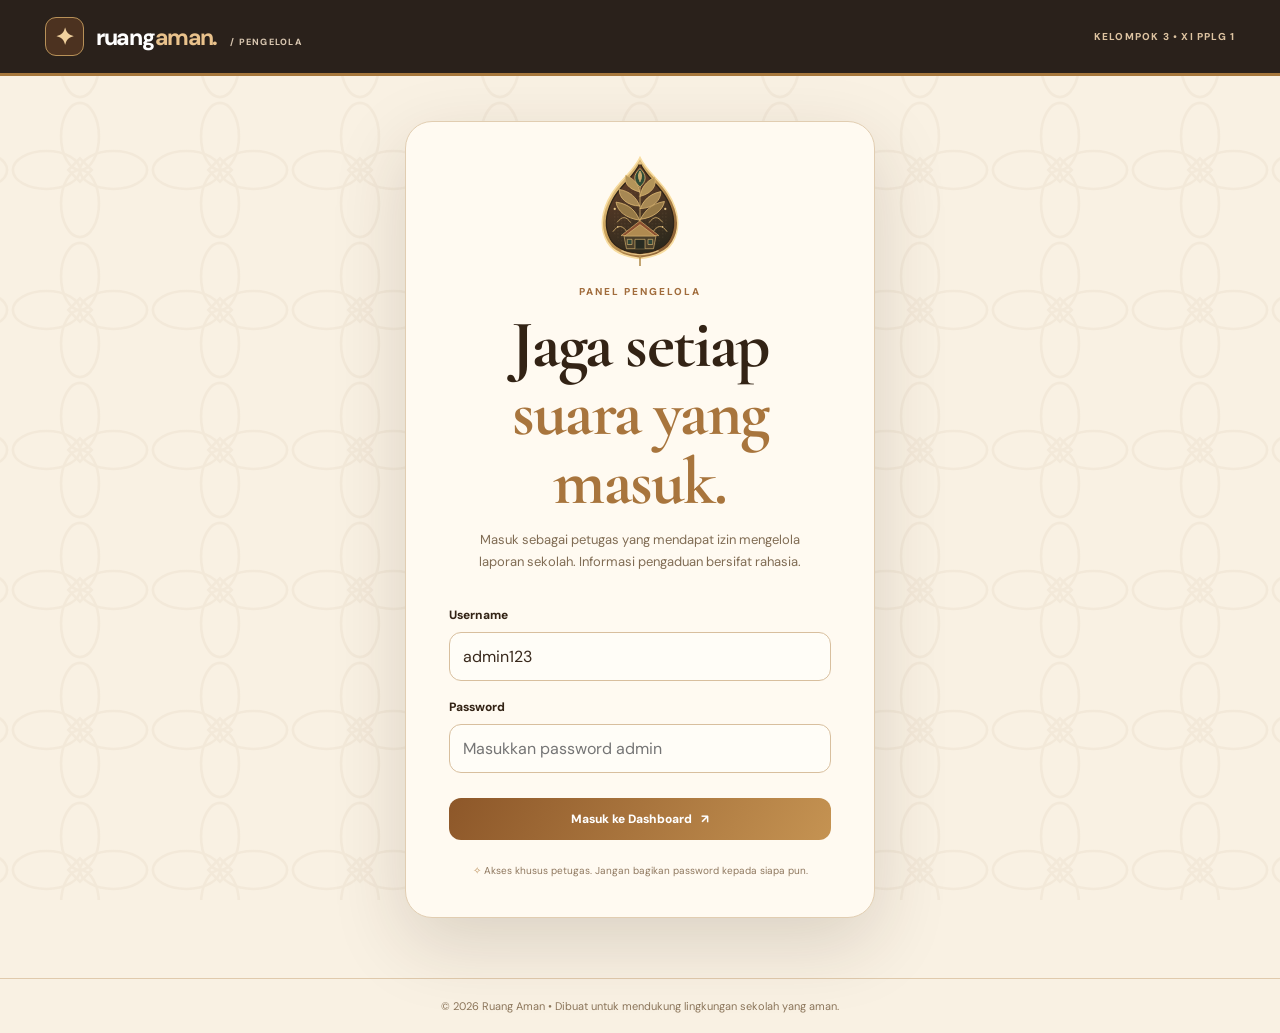
==== index.html @ 5524164d "Add files via upload" ====
<!doctype html>
<html lang="id"><head><meta charset="utf-8"/><meta name="viewport" content="width=device-width,initial-scale=1"/><meta name="theme-color" content="#281c14"/>
<title>Dashboard Pengelola — Ruang Aman</title><link rel="preconnect" href="https://fonts.googleapis.com"/><link rel="preconnect" href="https://fonts.gstatic.com" crossorigin/><link href="https://fonts.googleapis.com/css2?family=DM+Sans:wght@400;500;600;700;800&family=Cormorant+Garamond:wght@500;600;700&display=swap" rel="stylesheet"/><link rel="stylesheet" href="admin.css"/></head>
<body>
<header class="top"><a class="brand" href="index.html"><span class="emblem">✦</span><span>ruang<b>aman.</b> <small>/ PENGELOLA</small></span></a><div class="top-right"><span class="top-badge">KELOMPOK 3 • XI PPLG 1</span><button class="button ghost" id="logout" type="button" hidden>Keluar</button></div></header>
<main>
<section id="startup-panel" class="login-area"><div class="login-card startup-card"><div class="logo-crest"><img src="gunungan.svg" alt=""/></div><p>Memeriksa sesi pengelola...</p></div></section><section id="login-panel" class="login-area" hidden><div class="login-card"><div class="logo-crest"><img src="gunungan.svg" alt="Gunungan wayang"/></div><div class="eyebrow">PANEL PENGELOLA</div><h1>Jaga setiap<br/><em>suara yang masuk.</em></h1><p>Masuk sebagai petugas yang mendapat izin mengelola laporan sekolah. Informasi pengaduan bersifat rahasia.</p><form id="login-form"><label for="username">Username</label><input id="username" name="username" value="admin123" autocomplete="username" required/><label for="password">Password</label><input id="password" type="password" autocomplete="current-password" required placeholder="Masukkan password admin"/><button class="button primary" type="submit" id="login-btn">Masuk ke Dashboard <span aria-hidden="true">↗</span></button><p class="feedback" id="login-error" role="alert" hidden></p></form><small class="privacy"><span>✧</span> Akses khusus petugas. Jangan bagikan password kepada siapa pun.</small></div></section>
<section id="dashboard" class="dashboard" hidden>
<div class="page-hero"><div><span class="eyebrow">RUANG AMAN • SWARA KABECIKAN</span><h1>Dashboard <em>Laporan.</em></h1><p>Terima, tinjau, dan tindak lanjuti laporan secara bertanggung jawab.</p></div><img src="gunungan.svg" alt=""/></div>
<div class="stats" aria-label="Ringkasan status laporan"><article><small>JUMLAH DITEMUKAN</small><strong id="stat-total">0</strong><span>Data yang berhasil dimuat</span></article><article><small>DITERIMA</small><strong id="stat-new">0</strong><span>Menunggu peninjauan</span></article><article><small>DALAM PROSES</small><strong id="stat-review">0</strong><span>Ditinjau / ditindaklanjuti</span></article><article><small>SELESAI</small><strong id="stat-done">0</strong><span>Penanganan tercatat selesai</span></article></div>
<div class="work"><section class="report-list-panel"><div class="work-head"><div><span class="eyebrow">PENGADUAN MASUK</span><h2>Daftar Laporan</h2></div><button id="refresh" class="button outline" type="button">↻ Muat Ulang</button></div><div class="controls"><label class="visually-hidden" for="search">Cari ID, lokasi, atau jenis</label><input id="search" placeholder="Cari ID, jenis, atau lokasi..." type="search"/><label class="visually-hidden" for="filter">Filter status</label><select id="filter"><option value="">Semua status</option><option>Diterima</option><option>Ditinjau</option><option>Ditindaklanjuti</option><option>Selesai</option></select></div><p id="list-message" class="feedback" role="status"></p><div id="report-list" class="reports" aria-live="polite"></div></section>
<section id="detail" class="detail-panel"><div class="detail-empty"><span>✧</span><h2>Pilih laporan</h2><p>Klik salah satu laporan di sebelah kiri untuk melihat kronologi, status, dan tindakan.</p></div></section></div>
<p class="dashboard-foot">Data laporan bersifat pribadi. Hanya petugas resmi sekolah yang boleh mengakses. Jika ada keadaan mendesak, lakukan penanganan langsung di luar sistem ini.</p>
</section>
</main>
<dialog id="delete-dialog" class="delete-dialog" aria-labelledby="delete-title">
  <div class="delete-dialog-header"><span class="danger-dot" aria-hidden="true">!</span><div><span class="eyebrow">KONFIRMASI PENGHAPUSAN</span><h2 id="delete-title">Hapus laporan?</h2></div></div>
  <p>Ini akan <strong>menghapus permanen</strong> laporan <strong id="delete-id"></strong> beserta riwayat statusnya. Pelapor tidak dapat lagi mengecek ID ini. Tindakan tidak bisa dibatalkan.</p>
  <label for="delete-confirm-input">Ketik ID laporan untuk konfirmasi</label>
  <input id="delete-confirm-input" type="text" autocomplete="off" spellcheck="false" placeholder="RM-..."/>
  <p class="feedback" id="delete-error" role="alert" hidden></p>
  <div class="delete-buttons"><button type="button" class="button outline" id="delete-cancel">Batal</button><button type="button" class="button danger" id="delete-submit" disabled>Ya, Hapus Permanen</button></div>
</dialog>
<div id="toast" class="toast" role="status" hidden></div>
<footer>© 2026 Ruang Aman • Dibuat untuk mendukung lingkungan sekolah yang aman.</footer>
<script src="supabase-config.js"></script><script src="admin.js"></script>
</body></html>
---- admin.css ----
:root{--ink:#332315;--dark:#231913;--gold:#dcb477;--light:#fbf5e9;--card:#fffaf1;--line:#e1cdb1;--muted:#80694f}*{box-sizing:border-box}body{margin:0;background:#f9f1e3;color:var(--ink);font-family:'DM Sans',sans-serif;min-height:100dvh}body:before{content:"";position:fixed;inset:0;z-index:-1;pointer-events:none;background:url('kawung.svg') center/140px repeat;opacity:.08}button,input,select,textarea{font:inherit}button{cursor:pointer}button:disabled{opacity:.6;cursor:wait}[hidden]{display:none!important}.visually-hidden{position:absolute;width:1px;height:1px;overflow:hidden;clip-path:inset(50%)}.top{background:#2a211b;color:#fff5e7;min-height:76px;padding:14px clamp(16px,3.5vw,65px);display:flex;align-items:center;justify-content:space-between;gap:18px;border-bottom:3px solid #a6773c}.brand{display:flex;align-items:center;gap:12px;color:#fff;text-decoration:none;font-size:23px;font-weight:800;letter-spacing:-.05em}.brand b{color:#e9c28c}.brand small{font-size:9px;letter-spacing:.14em;color:#d9c7b1;margin-left:9px}.emblem{width:39px;height:39px;display:grid;place-items:center;border:1px solid #b89158;border-radius:11px;background:#4c3220;color:#f1d19d}.top-right{display:flex;gap:15px;align-items:center}.top-badge{font-size:10px;letter-spacing:.12em;font-weight:800;color:#ddc3a1}.button{border:none;border-radius:12px;font-weight:800;font-size:12px;padding:13px 18px;display:inline-flex;justify-content:center;align-items:center;gap:9px;transition:transform .2s,background .2s}.button:hover{transform:translateY(-1px)}.button.primary{background:linear-gradient(120deg,#8d5729,#c59352);color:#fff}.button.ghost{border:1px solid #b18b59;color:#f3d8ad;background:transparent}.button.outline{border:1px solid #b79a78;background:#fff8ea;color:#6c4724}.login-area{min-height:calc(100dvh - 154px);padding:45px 16px 60px;display:grid;place-items:center}.login-card{position:relative;overflow:hidden;width:min(470px,100%);background:var(--card);border:1px solid var(--line);border-radius:27px;padding:32px clamp(22px,4vw,43px) 38px;box-shadow:0 25px 75px #37231227;text-align:center}.logo-crest{height:115px;margin-bottom:16px}.logo-crest img{height:100%;width:100%;object-fit:contain}.eyebrow{font-size:10px;letter-spacing:.2em;font-weight:800;color:#a16c3c}.login-card h1,.page-hero h1{font:700 clamp(43px,6.2vw,67px)/1.02 'Cormorant Garamond',Georgia,serif;letter-spacing:-.027em;margin:13px 0}.login-card h1 em,.page-hero h1 em{color:#a8753d;font-style:normal}.login-card>p{color:#806c54;font-size:13px;line-height:1.7;max-width:345px;margin:10px auto 25px}.login-card form{display:grid;gap:9px;text-align:left}.login-card label{font-size:12px;font-weight:800;margin-top:9px}.login-card input,.controls input,.controls select,textarea,.detail-panel select{width:100%;border-radius:12px;border:1px solid #d8bf9e;background:#fffdf7;padding:13px;color:#39291c;outline:none}.login-card input:focus,.controls input:focus,.controls select:focus,textarea:focus{border-color:#9b7040;box-shadow:0 0 0 3px #cbab7d44}.login-card form button{margin-top:16px}.privacy{display:block;margin-top:23px;color:#8f785f;font-size:10px;line-height:1.6}.privacy span{color:#b88a53}.feedback{font-size:12px;font-weight:700;color:#8c4e31;line-height:1.6}.dashboard{max-width:1480px;margin:auto;padding:clamp(22px,3.5vw,55px)}.page-hero{background:linear-gradient(120deg,#34241b,#56402d);color:#fcf1d7;border-radius:25px;display:flex;align-items:center;justify-content:space-between;gap:10px;padding:24px clamp(22px,4vw,56px);margin-bottom:24px;position:relative;overflow:hidden}.page-hero:before{content:"";position:absolute;inset:0;background:url('kawung.svg')/140px;opacity:.1}.page-hero>div,.page-hero img{position:relative}.page-hero .eyebrow{color:#e4bc81}.page-hero h1{font-size:clamp(42px,6vw,70px)}.page-hero h1 em{color:#dfb87c}.page-hero p{font-size:13px;color:#d9c8b2;line-height:1.65}.page-hero img{height:160px;width:140px;object-fit:contain;filter:drop-shadow(0 7px 12px #0008)}.stats{display:grid;grid-template-columns:repeat(4,minmax(0,1fr));gap:16px;margin:24px 0}.stats article{background:#fffaf1;border:1px solid #e2cdb0;border-radius:18px;padding:23px;display:flex;flex-direction:column;gap:10px;min-width:0;box-shadow:0 8px 25px #4831140a}.stats small{font-size:10px;font-weight:800;letter-spacing:.11em;color:#80684e}.stats strong{font:700 45px/.9 'Cormorant Garamond',Georgia,serif}.stats span{font-size:11px;color:#8a725a;line-height:1.5}.work{display:grid;grid-template-columns:minmax(330px,0.85fr) minmax(380px,1.15fr);gap:20px;align-items:start}.report-list-panel,.detail-panel{background:#fffaf1;border:1px solid #e0cbb0;border-radius:24px;padding:clamp(18px,3vw,30px);min-height:430px;box-shadow:0 12px 35px #4831140a}.work-head{display:flex;justify-content:space-between;align-items:center;gap:15px}.work-head h2,.detail-panel h2{font:700 33px 'Cormorant Garamond',Georgia,serif;margin:5px 0 15px}.controls{display:grid;grid-template-columns:1fr 145px;gap:9px;margin:15px 0}.reports{display:grid;gap:10px;max-height:660px;overflow:auto}.report-item{width:100%;text-align:left;background:#f7ecdb;border:1px solid #e3cfb2;border-radius:14px;padding:17px;display:grid;gap:10px;color:#503a28}.report-item.active{border-color:#9a6b40;box-shadow:inset 3px 0 0 #9a6b40;background:#f0dfc8}.report-item:hover{background:#f2e4d0}.report-top{display:flex;align-items:center;justify-content:space-between;gap:8px}.report-item strong{font-size:13px;overflow-wrap:anywhere}.report-item small{font-size:10px;color:#7b6952}.chip{display:inline-flex;align-items:center;width:max-content;border-radius:99px;padding:6px 10px;background:#e2c79e;color:#5e3b1e;font-size:10px;font-weight:800}.chip.done{background:#d8e5cf;color:#3d623c}.detail-empty{display:grid;place-content:center;text-align:center;min-height:360px;color:#806950}.detail-empty span{font-size:41px;color:#b18451}.detail-panel h3{font-size:16px;margin:7px 0}.detail-kicker{font-size:10px;font-weight:800;letter-spacing:.15em;color:#9c6d39}.detail-meta{color:#7f6850;font-size:12px;line-height:1.6}.story{white-space:pre-wrap;overflow-wrap:anywhere;line-height:1.75;color:#463626;font-size:13px;background:#f6ead7;border:1px solid #e6d2b7;border-radius:15px;padding:18px;max-height:310px;overflow:auto}.detail-form{display:grid;gap:11px;margin-top:22px}.detail-form label{font-size:12px;font-weight:800}.detail-form textarea{min-height:100px;resize:vertical}.detail-actions{display:flex;gap:10px;align-items:center}.log{margin:12px 0 0;padding-left:19px;color:#795d45;font-size:12px;line-height:2}.dashboard-foot{font-size:11px;line-height:1.7;color:#8d765e;text-align:center;margin-top:28px}footer{border-top:1px solid #e0caac;padding:20px;text-align:center;font-size:11px;color:#8c765b}
@media(max-width:1000px){.work{grid-template-columns:1fr}.reports{max-height:380px}}@media(max-width:650px){.brand{font-size:20px}.brand small,.top-badge{display:none}.page-hero img{height:90px;width:65px}.page-hero{padding:21px}.page-hero h1{font-size:42px}.stats{grid-template-columns:repeat(2,minmax(0,1fr));gap:10px}.stats article{padding:16px}.stats strong{font-size:38px}.dashboard{padding:15px}.report-list-panel,.detail-panel{padding:16px}.work-head{align-items:start}.work-head h2{font-size:29px}.controls{grid-template-columns:1fr}.button{padding:11px 12px}.top{padding:13px}}@media(prefers-reduced-motion:reduce){*,*:before,*:after{transition:none!important;animation:none!important}}


.startup-card{max-width:400px}.startup-card p{font-weight:700;color:#795b40}.danger-heading{margin-top:24px!important}.danger-zone{margin-top:10px;padding:20px;border-radius:17px;border:1px solid #dfb4a6;background:linear-gradient(120deg,#fff4ef,#fffaf6);display:flex;gap:16px;align-items:center;justify-content:space-between}.danger-copy strong{color:#8e3024;font-size:13px}.danger-copy p{font-size:11px;line-height:1.6;color:#906b60;margin:7px 0 0}.button.danger{background:#9b372b;color:white;white-space:nowrap}.button.danger:hover{background:#82251a}.button.danger:focus-visible{outline:3px solid #e9a18f;outline-offset:2px}.delete-dialog{width:min(480px,calc(100vw - 28px));border:1px solid #d8b9a3;border-radius:23px;background:#fffbf4;padding:clamp(22px,4vw,34px);box-shadow:0 26px 80px #21140dcc;color:#3d2a1f}.delete-dialog::backdrop{background:#1f1713b9;backdrop-filter:blur(5px)}.delete-dialog-header{display:flex;align-items:center;gap:14px}.delete-dialog h2{font:700 35px/1.1 'Cormorant Garamond',Georgia,serif;margin:4px 0}.delete-dialog>p{font-size:13px;line-height:1.75;color:#654d3e}.delete-dialog>label{display:block;font-size:12px;font-weight:800;margin:17px 0 9px}.delete-dialog input{width:100%;border:1px solid #caa789;border-radius:11px;padding:12px 13px;background:white;color:#3f2b21;outline:none}.delete-dialog input:focus{box-shadow:0 0 0 3px #caa78966}.delete-buttons{display:flex;justify-content:flex-end;gap:10px;margin-top:24px}.danger-dot{display:grid;place-items:center;width:42px;height:42px;border-radius:50%;background:#f3d9cc;color:#922f24;font-weight:800;font-size:25px}.toast{position:fixed;left:50%;bottom:22px;transform:translateX(-50%);z-index:100;max-width:min(90vw,480px);padding:14px 22px;background:#2b231c;color:#f9e9d1;border:1px solid #d2a66e;border-radius:13px;box-shadow:0 10px 35px #1f110d55;font-size:12px;font-weight:800;text-align:center}@media(max-width:650px){.danger-zone{flex-direction:column;align-items:stretch}.delete-buttons{flex-wrap:wrap}.delete-buttons button{flex:1}}
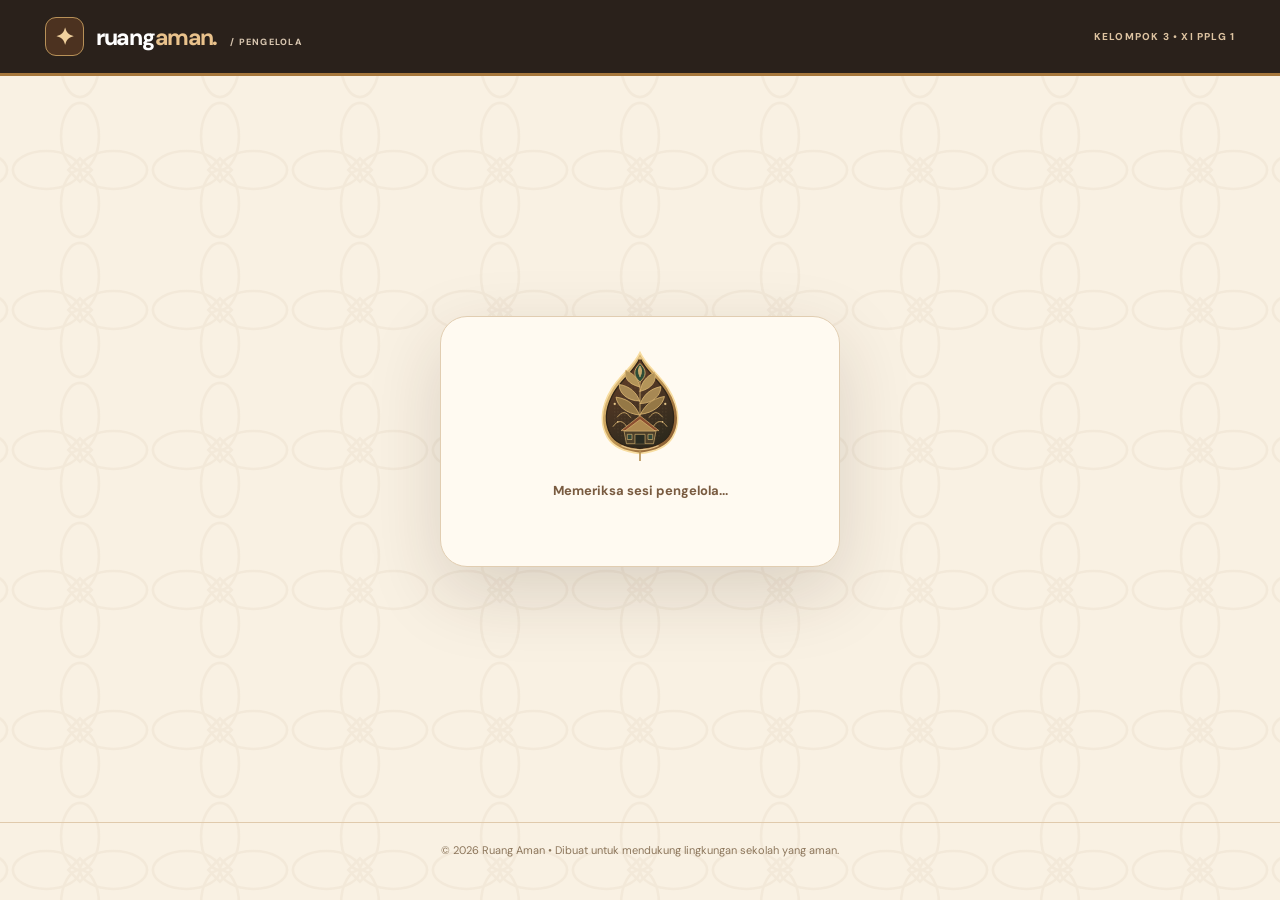
==== commit d146bce2: "Update index.html" ====
--- a/index.html
+++ b/index.html
@@ -13,15 +13,7 @@
 <p class="dashboard-foot">Data laporan bersifat pribadi. Hanya petugas resmi sekolah yang boleh mengakses. Jika ada keadaan mendesak, lakukan penanganan langsung di luar sistem ini.</p>
 </section>
 </main>
-<dialog id="delete-dialog" class="delete-dialog" aria-labelledby="delete-title">
-  <div class="delete-dialog-header"><span class="danger-dot" aria-hidden="true">!</span><div><span class="eyebrow">KONFIRMASI PENGHAPUSAN</span><h2 id="delete-title">Hapus laporan?</h2></div></div>
-  <p>Ini akan <strong>menghapus permanen</strong> laporan <strong id="delete-id"></strong> beserta riwayat statusnya. Pelapor tidak dapat lagi mengecek ID ini. Tindakan tidak bisa dibatalkan.</p>
-  <label for="delete-confirm-input">Ketik ID laporan untuk konfirmasi</label>
-  <input id="delete-confirm-input" type="text" autocomplete="off" spellcheck="false" placeholder="RM-..."/>
-  <p class="feedback" id="delete-error" role="alert" hidden></p>
-  <div class="delete-buttons"><button type="button" class="button outline" id="delete-cancel">Batal</button><button type="button" class="button danger" id="delete-submit" disabled>Ya, Hapus Permanen</button></div>
-</dialog>
 <div id="toast" class="toast" role="status" hidden></div>
 <footer>© 2026 Ruang Aman • Dibuat untuk mendukung lingkungan sekolah yang aman.</footer>
 <script src="supabase-config.js"></script><script src="admin.js"></script>
-</body></html>+</body></html>
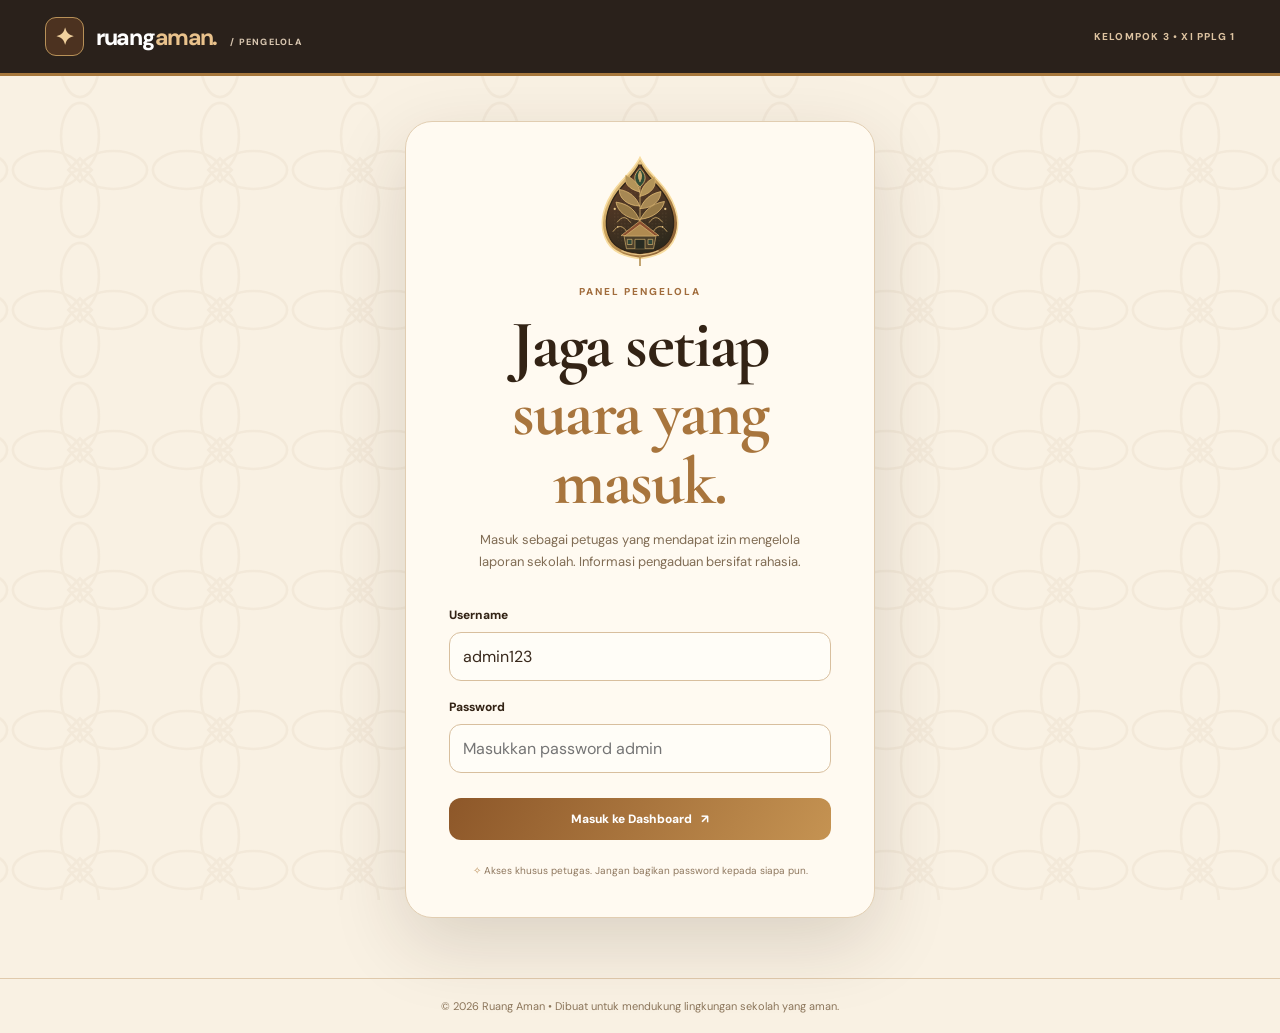
==== commit 13980643: "Update index.html" ====
--- a/index.html
+++ b/index.html
@@ -4,7 +4,7 @@
 <body>
 <header class="top"><a class="brand" href="index.html"><span class="emblem">✦</span><span>ruang<b>aman.</b> <small>/ PENGELOLA</small></span></a><div class="top-right"><span class="top-badge">KELOMPOK 3 • XI PPLG 1</span><button class="button ghost" id="logout" type="button" hidden>Keluar</button></div></header>
 <main>
-<section id="startup-panel" class="login-area"><div class="login-card startup-card"><div class="logo-crest"><img src="gunungan.svg" alt=""/></div><p>Memeriksa sesi pengelola...</p></div></section><section id="login-panel" class="login-area" hidden><div class="login-card"><div class="logo-crest"><img src="gunungan.svg" alt="Gunungan wayang"/></div><div class="eyebrow">PANEL PENGELOLA</div><h1>Jaga setiap<br/><em>suara yang masuk.</em></h1><p>Masuk sebagai petugas yang mendapat izin mengelola laporan sekolah. Informasi pengaduan bersifat rahasia.</p><form id="login-form"><label for="username">Username</label><input id="username" name="username" value="admin123" autocomplete="username" required/><label for="password">Password</label><input id="password" type="password" autocomplete="current-password" required placeholder="Masukkan password admin"/><button class="button primary" type="submit" id="login-btn">Masuk ke Dashboard <span aria-hidden="true">↗</span></button><p class="feedback" id="login-error" role="alert" hidden></p></form><small class="privacy"><span>✧</span> Akses khusus petugas. Jangan bagikan password kepada siapa pun.</small></div></section>
+<section id="startup-panel" class="login-area" aria-live="polite"><div class="login-card startup-card"><div class="logo-crest"><img src="gunungan.svg" alt="Gunungan Ruang Aman"/></div><div class="eyebrow">RUANG AMAN • PENGELOLA</div><h1>Selamat <em>datang.</em></h1><p id="startup-message">Memeriksa sesi masuk...</p><div class="startup-actions"><button type="button" class="button outline" id="startup-manual">Masuk dengan akun</button></div></div></section><section id="login-panel" class="login-area" hidden><div class="login-card"><div class="logo-crest"><img src="gunungan.svg" alt="Gunungan wayang"/></div><div class="eyebrow">PANEL PENGELOLA</div><h1>Jaga setiap<br/><em>suara yang masuk.</em></h1><p>Masuk sebagai petugas yang mendapat izin mengelola laporan sekolah. Informasi pengaduan bersifat rahasia.</p><form id="login-form"><label for="username">Username</label><input id="username" name="username" value="admin123" autocomplete="username" required/><label for="password">Password</label><input id="password" type="password" autocomplete="current-password" required placeholder="Masukkan password admin"/><button class="button primary" type="submit" id="login-btn">Masuk ke Dashboard <span aria-hidden="true">↗</span></button><p class="feedback" id="login-error" role="alert" hidden></p></form><small class="privacy"><span>✧</span> Akses khusus petugas. Jangan bagikan password kepada siapa pun.</small></div></section>
 <section id="dashboard" class="dashboard" hidden>
 <div class="page-hero"><div><span class="eyebrow">RUANG AMAN • SWARA KABECIKAN</span><h1>Dashboard <em>Laporan.</em></h1><p>Terima, tinjau, dan tindak lanjuti laporan secara bertanggung jawab.</p></div><img src="gunungan.svg" alt=""/></div>
 <div class="stats" aria-label="Ringkasan status laporan"><article><small>JUMLAH DITEMUKAN</small><strong id="stat-total">0</strong><span>Data yang berhasil dimuat</span></article><article><small>DITERIMA</small><strong id="stat-new">0</strong><span>Menunggu peninjauan</span></article><article><small>DALAM PROSES</small><strong id="stat-review">0</strong><span>Ditinjau / ditindaklanjuti</span></article><article><small>SELESAI</small><strong id="stat-done">0</strong><span>Penanganan tercatat selesai</span></article></div>
@@ -13,7 +13,38 @@
 <p class="dashboard-foot">Data laporan bersifat pribadi. Hanya petugas resmi sekolah yang boleh mengakses. Jika ada keadaan mendesak, lakukan penanganan langsung di luar sistem ini.</p>
 </section>
 </main>
+<dialog id="delete-dialog" class="delete-dialog" aria-labelledby="delete-title">
+  <div class="delete-dialog-header"><span class="danger-dot" aria-hidden="true">!</span><div><span class="eyebrow">KONFIRMASI PENGHAPUSAN</span><h2 id="delete-title">Hapus laporan?</h2></div></div>
+  <p>Ini akan <strong>menghapus permanen</strong> laporan <strong id="delete-id"></strong> beserta riwayat statusnya. Pelapor tidak dapat lagi mengecek ID ini. Tindakan tidak bisa dibatalkan.</p>
+  <label for="delete-confirm-input">Ketik ID laporan untuk konfirmasi</label>
+  <input id="delete-confirm-input" type="text" autocomplete="off" spellcheck="false" placeholder="RM-..."/>
+  <p class="feedback" id="delete-error" role="alert" hidden></p>
+  <div class="delete-buttons"><button type="button" class="button outline" id="delete-cancel">Batal</button><button type="button" class="button danger" id="delete-submit" disabled>Ya, Hapus Permanen</button></div>
+</dialog>
 <div id="toast" class="toast" role="status" hidden></div>
 <footer>© 2026 Ruang Aman • Dibuat untuk mendukung lingkungan sekolah yang aman.</footer>
-<script src="supabase-config.js"></script><script src="admin.js"></script>
+<script>
+(()=>{
+  const reveal=(message)=>{
+    const loading=document.getElementById('startup-panel');
+    const login=document.getElementById('login-panel');
+    const notice=document.getElementById('login-error');
+    if(!loading||loading.hidden||!login)return;
+    loading.hidden=true;
+    login.hidden=false;
+    if(notice){notice.textContent=message;notice.hidden=false;}
+  };
+  window.RA_SHOW_LOGIN=reveal;
+  document.getElementById('startup-manual')?.addEventListener('click',()=>{
+    window.RA_SKIP_BOOT=true;
+    reveal('Silakan masuk menggunakan akun pengelola.');
+  });
+  window.setTimeout(()=>reveal('Pemeriksaan sesi terlalu lama. Silakan masuk atau muat ulang halaman.'),11000);
+  window.addEventListener('error',event=>{
+    if(/(?:^|\/)admin\.js(?:\?|$)/.test(String(event.filename||'')))
+      reveal('Halaman tidak selesai dimuat. Muat ulang halaman atau hubungi pengelola.');
+  });
+})();
+</script>
+<script src="supabase-config.js?ra=20261117"></script><script src="admin.js?ra=20261117"></script>
 </body></html>
--- a/admin.css
+++ b/admin.css
@@ -4,3 +4,8 @@
 
 
 .startup-card{max-width:400px}.startup-card p{font-weight:700;color:#795b40}.danger-heading{margin-top:24px!important}.danger-zone{margin-top:10px;padding:20px;border-radius:17px;border:1px solid #dfb4a6;background:linear-gradient(120deg,#fff4ef,#fffaf6);display:flex;gap:16px;align-items:center;justify-content:space-between}.danger-copy strong{color:#8e3024;font-size:13px}.danger-copy p{font-size:11px;line-height:1.6;color:#906b60;margin:7px 0 0}.button.danger{background:#9b372b;color:white;white-space:nowrap}.button.danger:hover{background:#82251a}.button.danger:focus-visible{outline:3px solid #e9a18f;outline-offset:2px}.delete-dialog{width:min(480px,calc(100vw - 28px));border:1px solid #d8b9a3;border-radius:23px;background:#fffbf4;padding:clamp(22px,4vw,34px);box-shadow:0 26px 80px #21140dcc;color:#3d2a1f}.delete-dialog::backdrop{background:#1f1713b9;backdrop-filter:blur(5px)}.delete-dialog-header{display:flex;align-items:center;gap:14px}.delete-dialog h2{font:700 35px/1.1 'Cormorant Garamond',Georgia,serif;margin:4px 0}.delete-dialog>p{font-size:13px;line-height:1.75;color:#654d3e}.delete-dialog>label{display:block;font-size:12px;font-weight:800;margin:17px 0 9px}.delete-dialog input{width:100%;border:1px solid #caa789;border-radius:11px;padding:12px 13px;background:white;color:#3f2b21;outline:none}.delete-dialog input:focus{box-shadow:0 0 0 3px #caa78966}.delete-buttons{display:flex;justify-content:flex-end;gap:10px;margin-top:24px}.danger-dot{display:grid;place-items:center;width:42px;height:42px;border-radius:50%;background:#f3d9cc;color:#922f24;font-weight:800;font-size:25px}.toast{position:fixed;left:50%;bottom:22px;transform:translateX(-50%);z-index:100;max-width:min(90vw,480px);padding:14px 22px;background:#2b231c;color:#f9e9d1;border:1px solid #d2a66e;border-radius:13px;box-shadow:0 10px 35px #1f110d55;font-size:12px;font-weight:800;text-align:center}@media(max-width:650px){.danger-zone{flex-direction:column;align-items:stretch}.delete-buttons{flex-wrap:wrap}.delete-buttons button{flex:1}}
+
+.startup-card h1{font-size:clamp(37px,5vw,53px);margin-top:12px}
+.startup-card #startup-message{margin:15px auto;color:#6d5746;font-weight:600}
+.startup-actions{display:flex;justify-content:center;margin-top:18px}
+.startup-actions .button{width:100%;max-width:260px}
